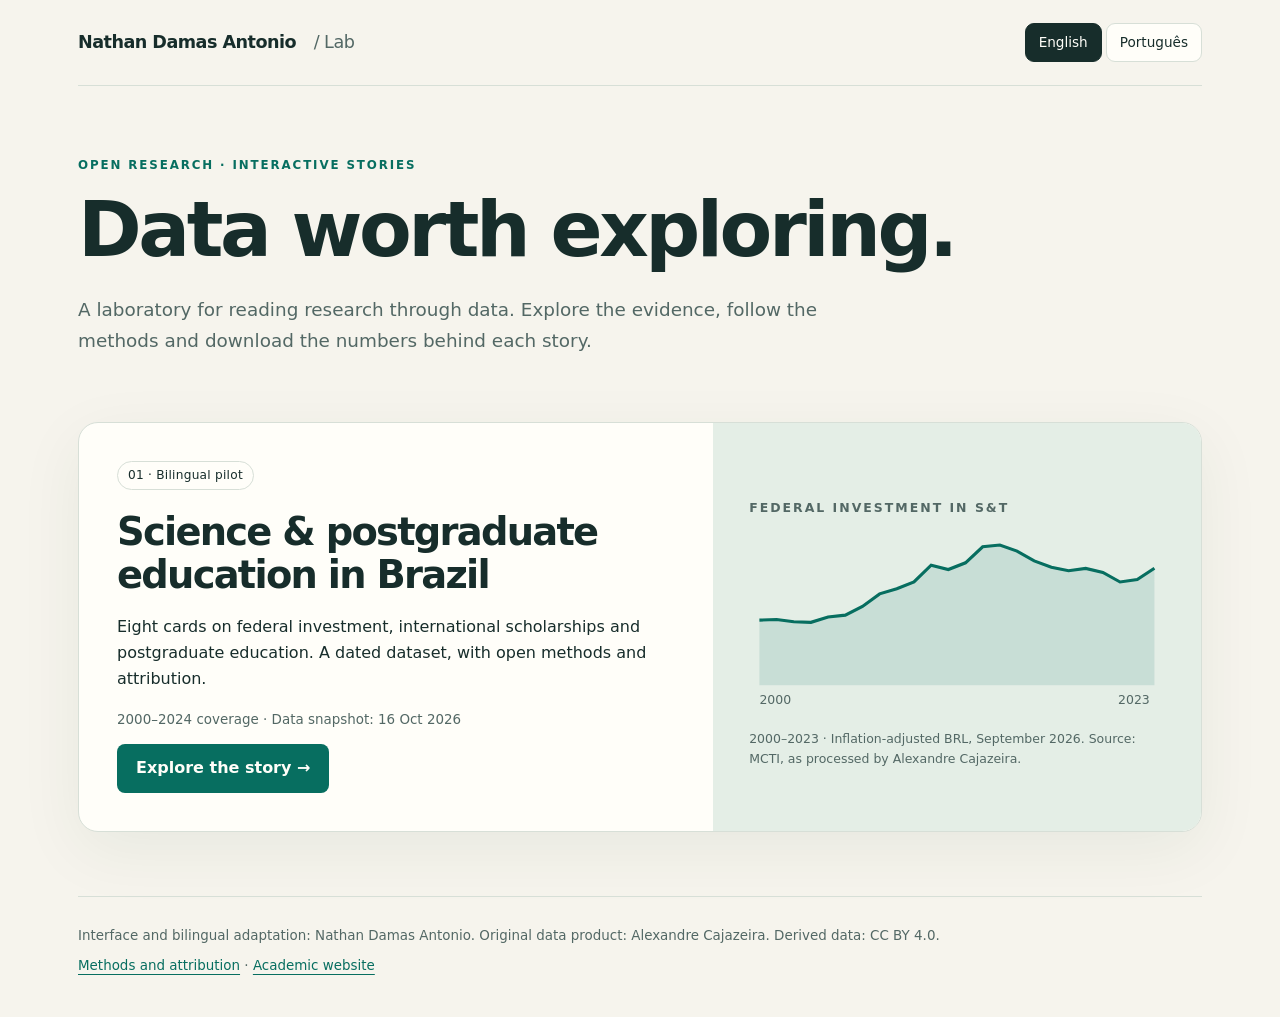
==== laboratorio/index.html @ fcf8b93f "Add bilingual science data laboratory with reproducible datasets" ====
<!doctype html>
<html lang="en"><head><meta charset="utf-8"><meta name="viewport" content="width=device-width, initial-scale=1"><meta name="description" content="Nathan Damas Antonio's bilingual laboratory: interactive data stories, methods and open datasets."><title>Lab · Nathan Damas Antonio</title><link rel="stylesheet" href="assets/lab.css"><script src="assets/catalog.js" defer></script></head>
<body><a class="skip" href="#main" data-en="Skip to content" data-pt="Pular para o conteúdo">Skip to content</a><div class="wrap">
<header class="top"><a class="brand" href="/">Nathan Damas Antonio <span>/ Lab</span></a><nav class="languages" aria-label="Language / Idioma"><button data-lang="en" aria-pressed="true">English</button><button data-lang="pt" aria-pressed="false">Português</button></nav></header>
<main id="main"><section class="hero"><p class="eyebrow" data-en="Open research · Interactive stories" data-pt="Pesquisa aberta · Narrativas interativas">Open research · Interactive stories</p><h1 data-en="Data worth exploring." data-pt="Dados para explorar.">Data worth exploring.</h1><p class="lead" data-en="A laboratory for reading research through data. Explore the evidence, follow the methods and download the numbers behind each story." data-pt="Um laboratório para ler pesquisas por meio dos dados. Explore as evidências, conheça os métodos e baixe os números de cada narrativa.">A laboratory for reading research through data. Explore the evidence, follow the methods and download the numbers behind each story.</p></section>
<article class="project"><div class="project-body"><span class="pill" data-en="01 · Bilingual pilot" data-pt="01 · Piloto bilíngue">01 · Bilingual pilot</span><h2 data-en="Science & postgraduate education in Brazil" data-pt="Ciência e pós-graduação no Brasil">Science &amp; postgraduate education in Brazil</h2><p data-en="Eight cards on federal investment, international scholarships and postgraduate education. A dated dataset, with open methods and attribution." data-pt="Oito cartões sobre investimento federal, bolsas no exterior e pós-graduação. Uma base datada, com métodos abertos e atribuição.">Eight cards on federal investment, international scholarships and postgraduate education. A dated dataset, with open methods and attribution.</p><p class="small" data-en="2000–2024 coverage · Data snapshot: 16 Oct 2026" data-pt="Cobertura 2000–2024 · Base de 16 out 2026">2000–2024 coverage · Data snapshot: 16 Oct 2026</p><a class="button" id="open-story" href="ciencia-e-pos-graduacao/?lang=en" data-en="Explore the story →" data-pt="Explorar a narrativa →">Explore the story →</a></div>
<div class="project-art"><p class="eyebrow" data-en="Federal investment in S&T" data-pt="Investimento federal em C&T">Federal investment in S&amp;T</p><div id="sparkline"></div><p data-en="2000–2023 · Inflation-adjusted BRL, September 2026. Source: MCTI, as processed by Alexandre Cajazeira." data-pt="2000–2023 · Reais de setembro de 2026. Fonte: MCTI, com tratamento de Alexandre Cajazeira.">2000–2023 · Inflation-adjusted BRL, September 2026. Source: MCTI, as processed by Alexandre Cajazeira.</p></div></article>
</main><footer class="footer"><p data-en="Interface and bilingual adaptation: Nathan Damas Antonio. Original data product: Alexandre Cajazeira. Derived data: CC BY 4.0." data-pt="Interface e adaptação bilíngue: Nathan Damas Antonio. Produto de dados original: Alexandre Cajazeira. Dados derivados: CC BY 4.0.">Interface and bilingual adaptation: Nathan Damas Antonio. Original data product: Alexandre Cajazeira. Derived data: CC BY 4.0.</p><a href="ciencia-e-pos-graduacao/README.md" data-en="Methods and attribution" data-pt="Métodos e atribuição">Methods and attribution</a> · <a href="/" data-en="Academic website" data-pt="Site acadêmico">Academic website</a></footer></div></body></html>
---- laboratorio/assets/lab.css ----
:root{color-scheme:light dark;--bg:#f6f4ed;--surface:#fffef9;--ink:#172d2b;--muted:#536865;--line:#d7dfd7;--accent:#076e60;--soft:#e4eee6;--second:#b74c25;--third:#7051a3;--shadow:0 18px 65px #153e2710;font-family:system-ui,-apple-system,"Segoe UI",sans-serif}
*{box-sizing:border-box}body{margin:0;background:var(--bg);color:var(--ink);line-height:1.65}a{color:var(--accent);text-underline-offset:4px}button,input{font:inherit}button,a,input{touch-action:manipulation}button{cursor:pointer}button:disabled{cursor:default;opacity:.4}a:focus-visible,button:focus-visible,input:focus-visible,summary:focus-visible{outline:3px solid var(--second);outline-offset:5px}button{border:1px solid var(--line);border-radius:9px;background:var(--surface);color:var(--ink);padding:9px 15px}button:hover:not(:disabled){border-color:var(--accent);background:var(--soft)}.skip{position:absolute;left:16px;top:-100px;z-index:10;padding:10px;background:var(--surface)}.skip:focus{top:10px}.wrap{max-width:1180px;margin:auto;padding:0 28px}.top{display:flex;justify-content:space-between;align-items:center;gap:18px;min-height:86px;border-bottom:1px solid var(--line)}.brand{font-weight:750;letter-spacing:-.03em;color:var(--ink);text-decoration:none;font-size:1.1rem}.brand span{font-weight:400;color:var(--muted);margin-left:12px}.languages{display:flex;gap:4px}.languages button{padding:7px 13px;font-size:.85rem}.languages [aria-pressed=true]{background:var(--ink);color:var(--surface);border-color:var(--ink)}.eyebrow{font-size:.74rem;letter-spacing:.16em;text-transform:uppercase;font-weight:750;color:var(--accent)}h1,h2,h3,p{margin-top:0}h1,h2{line-height:1.12;letter-spacing:-.045em}h1{font-size:clamp(2.4rem,6vw,5rem);max-width:900px;margin-bottom:22px}h2{font-size:clamp(1.9rem,3vw,2.9rem);margin-bottom:18px}h3{font-size:1.1rem}.hero{padding:70px 0 48px}.lead{font-size:1.15rem;max-width:760px;color:var(--muted)}.pill{display:inline-block;border:1px solid var(--line);border-radius:50px;padding:3px 10px;font-size:.76rem;letter-spacing:.02em}.project{display:grid;grid-template-columns:1.3fr 1fr;border:1px solid var(--line);border-radius:20px;background:var(--surface);overflow:hidden;box-shadow:var(--shadow)}.project-body{padding:38px}.project h2{margin-top:20px}.project-art{background:var(--soft);display:flex;flex-direction:column;justify-content:center;padding:36px;min-height:280px}.project-art svg{width:100%;height:auto}.project-art p{font-size:.78rem;color:var(--muted);margin:14px 0 0}.button{display:inline-block;padding:11px 19px;border-radius:8px;text-decoration:none;font-weight:650;background:var(--accent);color:var(--surface)}.small{font-size:.84rem;color:var(--muted)}.footer{border-top:1px solid var(--line);margin-top:64px;padding:28px 0 40px;font-size:.84rem;color:var(--muted)}.footer p{margin-bottom:8px}.footer a{overflow-wrap:anywhere}.story-intro{padding:28px 0 22px;display:flex;gap:24px;justify-content:space-between;align-items:center}.story-intro p{margin:0}.story-layout{display:grid;grid-template-columns:205px minmax(0,1fr);gap:26px;align-items:start}.steps{display:grid;gap:5px;position:sticky;top:20px}.steps button{text-align:left;border-color:transparent;background:transparent;font-size:.89rem;display:flex;align-items:center;gap:12px;padding:12px}.steps button span{font-size:.72rem;opacity:.6;font-variant-numeric:tabular-nums}.steps button[aria-current=step]{background:var(--soft);border-color:var(--line);font-weight:700}.card{background:var(--surface);border:1px solid var(--line);border-radius:18px;box-shadow:var(--shadow);padding:34px;min-height:550px}.card .description{color:var(--muted);max-width:750px}.card [tabindex="-1"]:focus{outline:none}.progress{height:3px;background:var(--line);margin:0 0 26px;border-radius:5px;overflow:hidden}.progress span{display:block;height:100%;background:var(--accent);transition:width .2s}.stats{display:grid;grid-template-columns:repeat(3,minmax(0,1fr));gap:12px;margin:26px 0}.stat{padding:18px;background:var(--soft);border-radius:10px}.stat strong{display:block;font-size:clamp(1.4rem,3vw,2.2rem);line-height:1.2;letter-spacing:-.04em}.stat span{font-size:.8rem;color:var(--muted)}.chart{width:100%;height:auto;display:block;margin-top:20px;overflow:visible}.chart text{font-family:inherit;fill:var(--muted);font-size:12px}.chart .grid{stroke:var(--line);stroke-width:1}.chart .series-0{stroke:var(--accent)}.chart .series-1{stroke:var(--second)}.chart .series-2{stroke:var(--third)}.legend{display:flex;flex-wrap:wrap;gap:8px 20px;font-size:.78rem;margin-top:12px}.legend span:before{content:"";display:inline-block;width:22px;border-top:3px solid var(--accent);vertical-align:middle;margin-right:6px}.legend span:nth-child(2):before{border-color:var(--second);border-top-style:dashed}.legend span:nth-child(3):before{border-color:var(--third);border-top-width:4px}.year-control{margin:26px 0 10px;display:flex;gap:18px;align-items:center}.year-control label{font-size:.85rem;white-space:nowrap}.year-control input{width:100%;accent-color:var(--accent)}.readout{display:flex;gap:8px 20px;flex-wrap:wrap;font-size:.9rem;font-variant-numeric:tabular-nums;padding:12px 16px;background:var(--soft);border-radius:8px}.notice{padding-left:16px;border-left:3px solid var(--accent);font-size:.89rem;color:var(--muted);margin-top:24px}.nav-row{display:flex;justify-content:space-between;align-items:center;gap:12px;margin-top:25px;padding-top:22px;border-top:1px solid var(--line)}.nav-row p{margin:0;font-size:.8rem;color:var(--muted)}.tools{display:flex;gap:10px;flex-wrap:wrap;margin:18px 0}.tools a{font-size:.82rem}details{border-top:1px solid var(--line);margin-top:22px;padding-top:15px}summary{cursor:pointer;font-weight:600}.table-wrap{overflow-x:auto;margin-top:16px}table{width:100%;border-collapse:collapse;font-size:.8rem;font-variant-numeric:tabular-nums}caption{text-align:left;margin-bottom:10px;color:var(--muted)}th,td{padding:8px;text-align:right;border-bottom:1px solid var(--line)}th:first-child,td:first-child{text-align:left}th{color:var(--muted)}.methods li{margin-bottom:13px}.methods a{overflow-wrap:anywhere}.copy-fallback{width:100%;padding:8px;margin-top:10px}#status{font-size:.8rem;min-height:1.4em;color:var(--muted)}.error{border:1px solid var(--second);padding:20px;border-radius:10px}.hidden,[hidden]{display:none!important}
@media(prefers-color-scheme:dark){:root{--bg:#151c1d;--surface:#1c2627;--ink:#edf1e9;--muted:#b3c0ba;--line:#354442;--accent:#74d7bb;--soft:#243633;--second:#efa477;--third:#c4aff0;--shadow:0 18px 60px #0002}.button{color:#112721}}
@media(max-width:760px){.wrap{padding:0 18px}.brand span{display:none}.hero{padding:42px 0 30px}.project{grid-template-columns:1fr}.project-body{padding:26px}.project-art{min-height:180px;padding:24px}.story-layout{grid-template-columns:1fr;gap:12px}.steps{position:static;display:flex;overflow-x:auto;padding-bottom:8px}.steps button{flex:none;font-size:.8rem;padding:8px}.steps button span{display:none}.story-intro{font-size:.85rem}.card{padding:23px 18px;min-height:0}.stats{gap:8px}.stat{padding:12px}.stat strong{font-size:1.45rem}.stat span{font-size:.72rem}.nav-row button{padding:9px 12px}.year-control{gap:10px}.footer{margin-top:38px}.chart text{font-size:14px}}
@media(prefers-reduced-motion:reduce){*{transition:none!important;scroll-behavior:auto!important}}
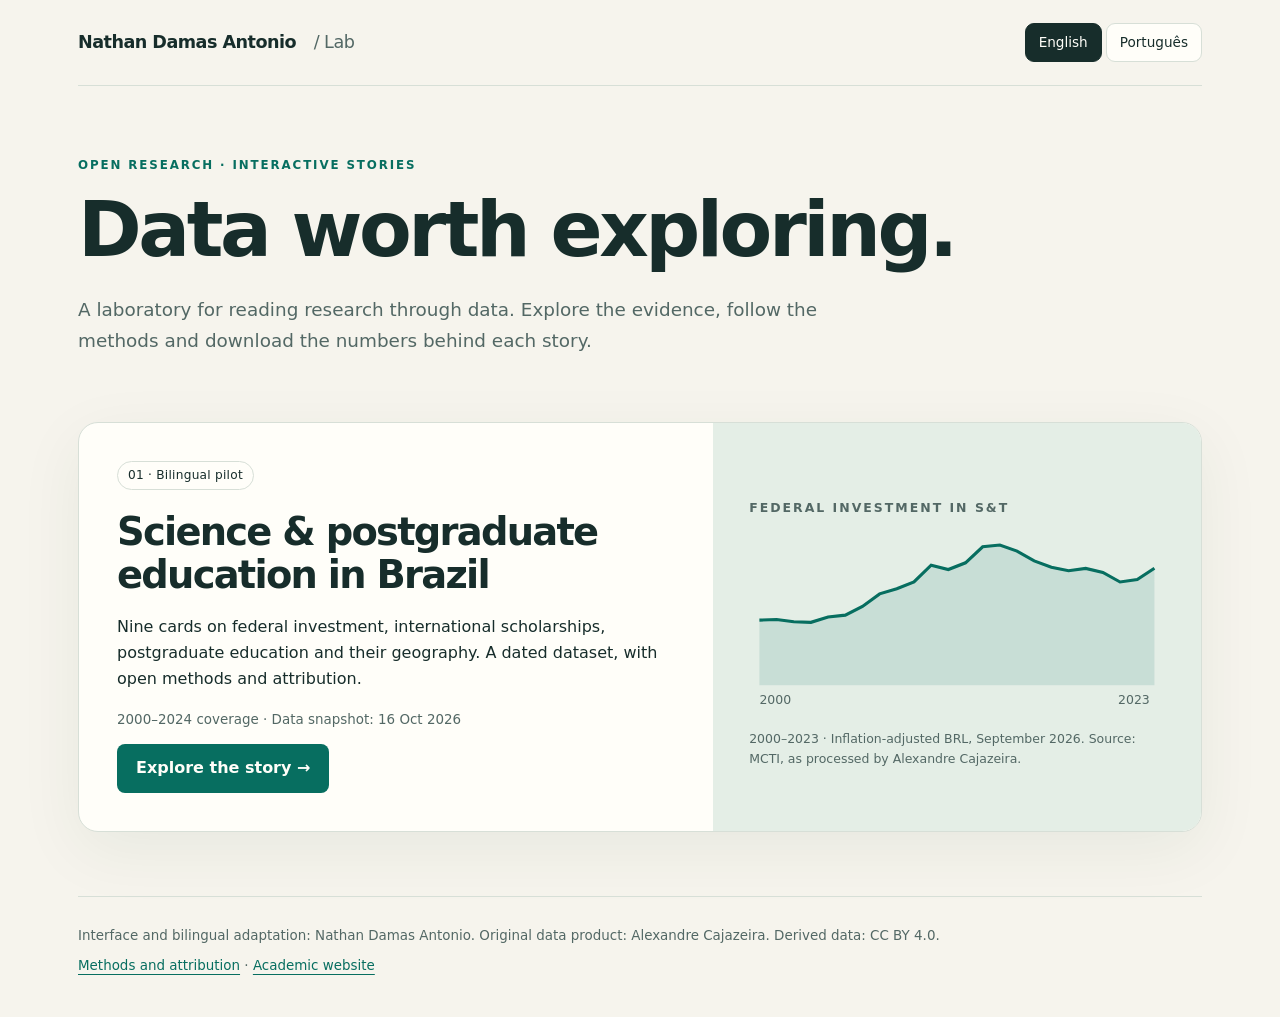
==== commit 03742887: "Add bilingual spatial exploration of postgraduate education" ====
--- a/laboratorio/index.html
+++ b/laboratorio/index.html
@@ -3,6 +3,6 @@
 <body><a class="skip" href="#main" data-en="Skip to content" data-pt="Pular para o conteúdo">Skip to content</a><div class="wrap">
 <header class="top"><a class="brand" href="/">Nathan Damas Antonio <span>/ Lab</span></a><nav class="languages" aria-label="Language / Idioma"><button data-lang="en" aria-pressed="true">English</button><button data-lang="pt" aria-pressed="false">Português</button></nav></header>
 <main id="main"><section class="hero"><p class="eyebrow" data-en="Open research · Interactive stories" data-pt="Pesquisa aberta · Narrativas interativas">Open research · Interactive stories</p><h1 data-en="Data worth exploring." data-pt="Dados para explorar.">Data worth exploring.</h1><p class="lead" data-en="A laboratory for reading research through data. Explore the evidence, follow the methods and download the numbers behind each story." data-pt="Um laboratório para ler pesquisas por meio dos dados. Explore as evidências, conheça os métodos e baixe os números de cada narrativa.">A laboratory for reading research through data. Explore the evidence, follow the methods and download the numbers behind each story.</p></section>
-<article class="project"><div class="project-body"><span class="pill" data-en="01 · Bilingual pilot" data-pt="01 · Piloto bilíngue">01 · Bilingual pilot</span><h2 data-en="Science & postgraduate education in Brazil" data-pt="Ciência e pós-graduação no Brasil">Science &amp; postgraduate education in Brazil</h2><p data-en="Eight cards on federal investment, international scholarships and postgraduate education. A dated dataset, with open methods and attribution." data-pt="Oito cartões sobre investimento federal, bolsas no exterior e pós-graduação. Uma base datada, com métodos abertos e atribuição.">Eight cards on federal investment, international scholarships and postgraduate education. A dated dataset, with open methods and attribution.</p><p class="small" data-en="2000–2024 coverage · Data snapshot: 16 Oct 2026" data-pt="Cobertura 2000–2024 · Base de 16 out 2026">2000–2024 coverage · Data snapshot: 16 Oct 2026</p><a class="button" id="open-story" href="ciencia-e-pos-graduacao/?lang=en" data-en="Explore the story →" data-pt="Explorar a narrativa →">Explore the story →</a></div>
+<article class="project"><div class="project-body"><span class="pill" data-en="01 · Bilingual pilot" data-pt="01 · Piloto bilíngue">01 · Bilingual pilot</span><h2 data-en="Science & postgraduate education in Brazil" data-pt="Ciência e pós-graduação no Brasil">Science &amp; postgraduate education in Brazil</h2><p data-en="Nine cards on federal investment, international scholarships, postgraduate education and their geography. A dated dataset, with open methods and attribution." data-pt="Nove cartões sobre investimento federal, bolsas no exterior, pós-graduação e sua distribuição territorial. Uma base datada, com métodos abertos e atribuição.">Nine cards on federal investment, international scholarships, postgraduate education and their geography. A dated dataset, with open methods and attribution.</p><p class="small" data-en="2000–2024 coverage · Data snapshot: 16 Oct 2026" data-pt="Cobertura 2000–2024 · Base de 16 out 2026">2000–2024 coverage · Data snapshot: 16 Oct 2026</p><a class="button" id="open-story" href="ciencia-e-pos-graduacao/?lang=en" data-en="Explore the story →" data-pt="Explorar a narrativa →">Explore the story →</a></div>
 <div class="project-art"><p class="eyebrow" data-en="Federal investment in S&T" data-pt="Investimento federal em C&T">Federal investment in S&amp;T</p><div id="sparkline"></div><p data-en="2000–2023 · Inflation-adjusted BRL, September 2026. Source: MCTI, as processed by Alexandre Cajazeira." data-pt="2000–2023 · Reais de setembro de 2026. Fonte: MCTI, com tratamento de Alexandre Cajazeira.">2000–2023 · Inflation-adjusted BRL, September 2026. Source: MCTI, as processed by Alexandre Cajazeira.</p></div></article>
 </main><footer class="footer"><p data-en="Interface and bilingual adaptation: Nathan Damas Antonio. Original data product: Alexandre Cajazeira. Derived data: CC BY 4.0." data-pt="Interface e adaptação bilíngue: Nathan Damas Antonio. Produto de dados original: Alexandre Cajazeira. Dados derivados: CC BY 4.0.">Interface and bilingual adaptation: Nathan Damas Antonio. Original data product: Alexandre Cajazeira. Derived data: CC BY 4.0.</p><a href="ciencia-e-pos-graduacao/README.md" data-en="Methods and attribution" data-pt="Métodos e atribuição">Methods and attribution</a> · <a href="/" data-en="Academic website" data-pt="Site acadêmico">Academic website</a></footer></div></body></html>
--- a/laboratorio/assets/lab.css
+++ b/laboratorio/assets/lab.css
@@ -3,3 +3,6 @@
 @media(prefers-color-scheme:dark){:root{--bg:#151c1d;--surface:#1c2627;--ink:#edf1e9;--muted:#b3c0ba;--line:#354442;--accent:#74d7bb;--soft:#243633;--second:#efa477;--third:#c4aff0;--shadow:0 18px 60px #0002}.button{color:#112721}}
 @media(max-width:760px){.wrap{padding:0 18px}.brand span{display:none}.hero{padding:42px 0 30px}.project{grid-template-columns:1fr}.project-body{padding:26px}.project-art{min-height:180px;padding:24px}.story-layout{grid-template-columns:1fr;gap:12px}.steps{position:static;display:flex;overflow-x:auto;padding-bottom:8px}.steps button{flex:none;font-size:.8rem;padding:8px}.steps button span{display:none}.story-intro{font-size:.85rem}.card{padding:23px 18px;min-height:0}.stats{gap:8px}.stat{padding:12px}.stat strong{font-size:1.45rem}.stat span{font-size:.72rem}.nav-row button{padding:9px 12px}.year-control{gap:10px}.footer{margin-top:38px}.chart text{font-size:14px}}
 @media(prefers-reduced-motion:reduce){*{transition:none!important;scroll-behavior:auto!important}}
+/* Spatial exploration */
+.map-filters{display:grid;grid-template-columns:minmax(0,1fr) 100px;gap:16px;margin:22px 0}.map-filters label,.map-select{font-size:.8rem;font-weight:650}select{display:block;width:100%;min-width:0;margin-top:5px;border:1px solid var(--line);border-radius:8px;background:var(--surface);color:var(--ink);padding:10px;font:inherit}select:focus-visible{outline:3px solid var(--second);outline-offset:3px}.map-headline{margin-bottom:4px}.map-headline strong{font-size:1.35rem}.map-toolbar{display:flex;justify-content:space-between;gap:15px;align-items:end}.map-level{display:flex;gap:4px}.map-level button{font-size:.83rem}.map-level [aria-pressed=true]{background:var(--ink);color:var(--surface)}.map-select{width:240px}.map-canvas{position:relative;border:1px solid var(--line);border-radius:14px;margin:18px 0;background:var(--bg);overflow:hidden}.map-canvas svg{display:block;width:100%;max-height:540px;touch-action:pan-y}.map-unit{stroke:var(--surface);stroke-width:.8;vector-effect:non-scaling-stroke;cursor:pointer}.map-unit:hover,.map-unit:focus,.map-unit.selected{stroke:var(--ink);stroke-width:2.5;outline:none;filter:brightness(1.12)}.map-zoom{position:absolute;right:12px;top:12px;display:grid;gap:7px}.map-zoom button{width:40px;height:40px;padding:0;font-size:1.2rem;box-shadow:var(--shadow)}.map-details{display:grid;grid-template-columns:1fr 1fr;gap:20px;background:var(--soft);border-radius:12px;padding:20px;margin-bottom:14px;min-height:145px;font-variant-numeric:tabular-nums}.map-details strong{display:block;font-size:2rem;line-height:1.2;margin-top:5px}.map-details small{display:block;font-size:.8rem;font-weight:400}.map-details>div+div{display:grid;align-content:center;font-size:.8rem;gap:3px}.map-legend{font-size:.76rem}.map-legend p{margin-bottom:8px}.map-legend>div{display:grid;grid-template-columns:repeat(5,1fr);gap:4px}.map-legend i{display:block;height:12px;margin-bottom:5px;border-radius:3px}.map-downloads{margin:18px 0 0}@media(max-width:480px){.map-toolbar{align-items:stretch;flex-direction:column}.map-select{width:100%}.map-details{grid-template-columns:1fr;gap:14px}.map-legend{font-size:.65rem}.map-filters{gap:8px;grid-template-columns:minmax(0,1fr) 80px}.map-zoom{right:6px;top:6px}.map-zoom button{width:34px;height:34px}}
+.map-tooltip{position:absolute;z-index:2;pointer-events:none;padding:12px 15px;border:1px solid var(--line);border-radius:9px;background:var(--surface);box-shadow:0 8px 26px #0003;max-width:240px;font-size:.8rem;line-height:1.5}.map-tooltip strong,.map-tooltip span{display:block}.map-tooltip strong{margin-bottom:3px}@media(max-width:480px){.map-filters{grid-template-columns:1fr}.map-filters select{font-size:.9rem}.map-filters label:last-child{max-width:120px}.map-tooltip{max-width:200px}}
